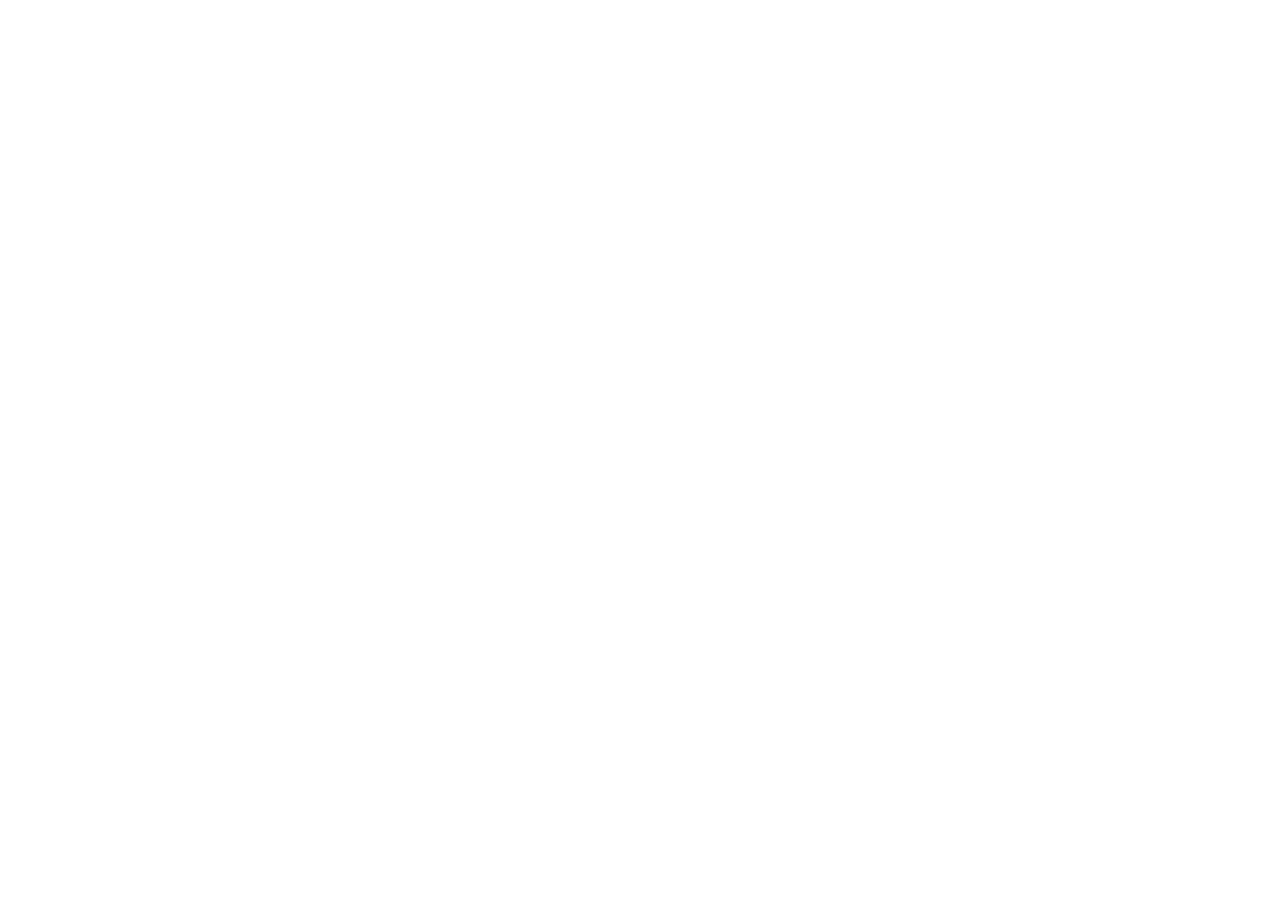
==== index.html @ 6071b0fd "app初始化工作完成" ====
<!DOCTYPE html>
<html lang="zh-cn">
<head>
    <meta charset="utf-8">
    <!--让IE使用最新的渲染引擎进行工作   例如content = "IE = 7" 就是使用IE7渲染 -->
    <meta http-equiv="X-UA-Compatible" content="IE=edge">
    <!--设置屏幕 适口， 宽度为设备的宽度  伸缩比例为1  主要是为了移动端的适配-->
    <meta name="viewport" content="width=device-width, initial-scale=1，user-scalable=no">
    <title>微金所</title>

    <!-- Bootstrap -->
    <link href="lib/bootstrap/css/bootstrap.min.css" rel="stylesheet">
    <!--根据css  ‘层叠’样式表 所以我们写的css 某些要覆盖 Bootstrap 中的样式 所以放到后面-->
    <link href="css/main.css" rel="stylesheet" type="text/css">
    <!--引入标签，使小于IE9 的支持html5 标签  这个js放到head中（必须） 是为了body书写时 就可以支持html5标签-->
    <!--根据网络下载 最好是把这个文件下载到你的项目中，有点懒不想下。。-->
    <!--[if lt IE 9]>
    <script src="http://cdn.bootcss.com/html5shiv/3.7.2/html5shiv.min.js"></script>
    <script src="http://cdn.bootcss.com/respond.js/1.4.2/respond.min.js"></script>
    <![endif]-->
</head>
<body>

<!-- 引入jQery bootstarp 是基于jQuery 进行的开发 所以引入jQuery 必须在引入bootstrap js之前 -->
<!--将所有js 写在body 之后目的是为了 在所有标签加载完以后进行js的执行-->
<script src="js/jquery-1.8.2.js"></script>
<script src="lib/bootstrap/js/bootstrap.min.js"></script>
<script src="js/main.js"></script>
</body>
</html>
---- css/main.css ----
/*因为Bootstrap 一般支持的是西方字体 所以我们要指定我们中文字体*/
 body {
    font-family: "Helvetica Neue", Helvetica, Microsoft Yahei, Hiragino Sans GB, WenQuanYi Micro Hei, sans-serif;
}
/*设置字体图标*/
@font-face {
    font-family: 'Fanstyle';
    src: url('../font/MiFie-Web-Font.eot') format('embedded-opentype'), url('../font/MiFie-Web-Font.svg') format('svg'), url('../font/MiFie-Web-Font.ttf') format('truetype'), url('../font/MiFie-Web-Font.woff') format('woff');
}
/*统配选择器 根据元素的属性 查询标签  这里是class类名 以icon- 开头的*/
[class^="icon-"],
[class^=" icon-"]{
    font-family: Fanstyle ;
    font-style: normal;
}
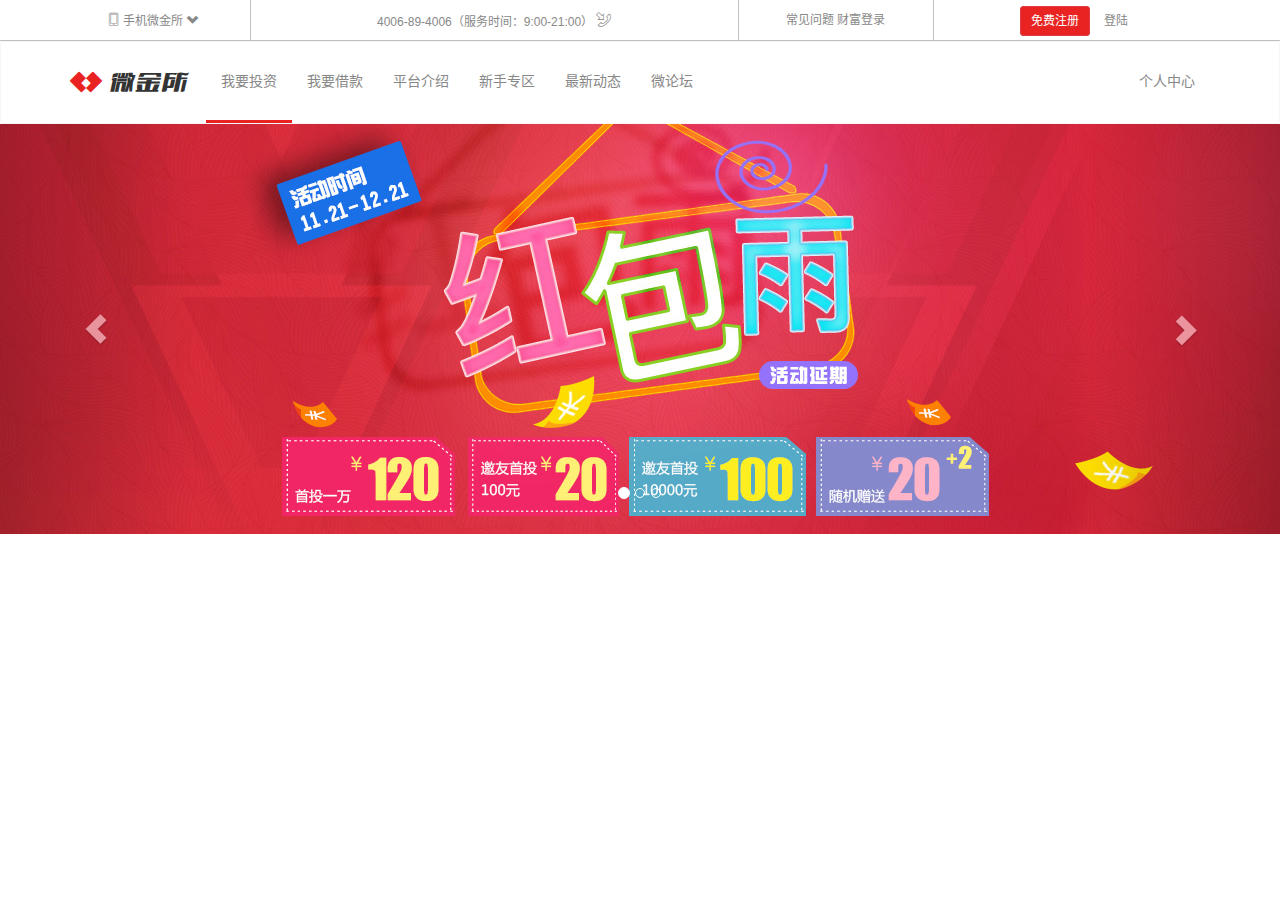
==== commit d5a0a5a0: "顶部菜单栏导航栏+banner轮播图结束" ====
--- a/index.html
+++ b/index.html
@@ -5,7 +5,7 @@
     <!--让IE使用最新的渲染引擎进行工作   例如content = "IE = 7" 就是使用IE7渲染 -->
     <meta http-equiv="X-UA-Compatible" content="IE=edge">
     <!--设置屏幕 适口， 宽度为设备的宽度  伸缩比例为1  主要是为了移动端的适配-->
-    <meta name="viewport" content="width=device-width, initial-scale=1，user-scalable=no">
+    <meta name="viewport" content="width=device-width, initial-scale=1">
     <title>微金所</title>
 
     <!-- Bootstrap -->
@@ -20,10 +20,123 @@
     <![endif]-->
 </head>
 <body>
+<!--头部标题开始-->
+<header id="header">
+    <div class="topbar visible-lg visible-md">
+        <div class="container">
+            <div class="row">
+                <div class="col-md-2 text-center">
+                    <a href="javascript:;">
+                        <i class="icon-mobilephone"></i>
+                        <span>手机微金所</span>
+                        <i class="glyphicon glyphicon-chevron-down"></i>
+                    </a></div>
+                <div class="col-md-5 text-center">
+                    <a href="javascript:;">
+                        <span>4006-89-4006（服务时间：9:00-21:00）</span>
+                        <i class="icon-telephone"></i>
+                    </a>
+                </div>
+                <div class="col-md-2 text-center">
+                    <a href="javascript:;">
+                        <span>常见问题 财富登录</span>
+                    </a>
+                </div>
+                <div class="col-md-3 text-center">
+                    <a class="btn btn-fangstyle btn-sm" href="javascript:;">免费注册</a>
+                    <a class="btn btn-link btn-sm" href="javascript:;">登陆</a>
+                </div>
+            </div>
+        </div>
+    </div>
+    <div>
+        <nav class="navbar navbar-fanstyle" role="navigation">
+            <div class="container">
+            <div class="navbar-header">
+                <button type="button" class="navbar-toggle collapsed" data-toggle="collapse" data-target="#nav_list" aria-expanded="false">
+                    <span class="sr-only">切换菜单</span>
+                    <span class="icon-bar"></span>
+                    <span class="icon-bar"></span>
+                    <span class="icon-bar"></span>
+                </button>
+                <a class="navbar-brand" href="#">
+                    <i class="icon-icon"></i>
+                    <i class="icon-logo"></i>
+                </a>
+            </div>
+            <div id="nav_list" class="collapse navbar-collapse">
+                <ul class="nav navbar-nav">
+                    <li class="active"><a href="#">我要投资</a></li>
+                    <li><a href="#">我要借款</a></li>
+                    <li><a href="#">平台介绍</a></li>
+                    <li><a href="#">新手专区</a></li>
+                    <li><a href="#">最新动态</a></li>
+                    <li><a href="#">微论坛</a></li>
+                </ul>
+                <ul class="nav navbar-nav navbar-right hidden-sm">
+                    <li ><a href="#">个人中心</a></li>
+                </ul>
+            </div>
+            </div>
+        </nav>
 
+    </div>
+</header>
+<!--头部标题结束-->
+<!-- 广告轮播开始 -->
+<section id="main_ad">
+    <div id="carousel-example-generic" class="carousel slide" data-ride="carousel">
+        <!-- Indicators 下方指示器 -->
+        <ol class="carousel-indicators">
+            <li data-target="#carousel-example-generic" data-slide-to="0" class="active"></li>
+            <li data-target="#carousel-example-generic" data-slide-to="1"></li>
+            <li data-target="#carousel-example-generic" data-slide-to="2"></li>
+        </ol>
+
+        <!-- Wrapper for slides -->
+        <div class="carousel-inner" role="listbox">
+            <div class="item active"data-image-lg="img/slide_01_2000x410.jpg" data-image-xs="img/slide_01_640x340.jpg">
+
+            </div>
+            <div class="item" data-image-lg="img/slide_02_2000x410.jpg" data-image-xs="img/slide_02_640x340.jpg">
+            </div>
+            <div class="item" data-image-lg="img/slide_03_2000x410.jpg" data-image-xs="img/slide_03_640x340.jpg">
+            </div>
+        </div>
+
+        <!-- Controls -->
+        <a class="left carousel-control" href="#carousel-example-generic" role="button" data-slide="prev">
+            <span class="glyphicon glyphicon-chevron-left"></span>
+            <span class="sr-only">Previous</span>
+        </a>
+        <a class="right carousel-control" href="#carousel-example-generic" role="button" data-slide="next">
+            <span class="glyphicon glyphicon-chevron-right"></span>
+            <span class="sr-only">Next</span>
+        </a>
+    </div>
+</section>
+<!-- /广告轮播结束 -->
+<!-- 特色介绍开始 -->
+<section></section>
+<!-- /特色介绍结束-->
+<!-- 立即预约开始 -->
+<section></section>
+<!-- /立即预约 结束-->
+<!-- 产品推荐开始-->
+<section></section>
+<!-- /产品推荐结束 -->
+<!-- 新闻列表开始-->
+<section></section>
+<!-- /新闻列表结束 -->
+<!-- 合作伙伴开始-->
+<section></section>
+<!-- /合作伙伴结束 -->
+<!-- 脚注区域开始 -->
+<footer></footer>
+<!-- /脚注区域 结束-->
 <!-- 引入jQery bootstarp 是基于jQuery 进行的开发 所以引入jQuery 必须在引入bootstrap js之前 -->
 <!--将所有js 写在body 之后目的是为了 在所有标签加载完以后进行js的执行-->
-<script src="js/jquery-1.8.2.js"></script>
+<script src="js/jquery-3.1.1.js"></script>
 <script src="lib/bootstrap/js/bootstrap.min.js"></script>
 <script src="js/main.js"></script>
 </body>
--- a/css/main.css
+++ b/css/main.css
@@ -12,4 +12,224 @@
 [class^=" icon-"]{
     font-family: Fanstyle ;
     font-style: normal;
+}
+.icon-mobilephone::before {
+    content: "\e908";
+    font-size: 13px;
+}
+.icon-telephone::before {
+    content: "\e909";
+    font-size: 15px;
+}
+.icon-logo::before {
+    content: "\e93e";
+}
+
+.icon-icon::before {
+    content: "\e920";
+}
+/*头部*/
+#header> .topbar{
+    border-bottom: 1px solid #C0C0C0;
+}
+#header > .topbar > .container > .row > div{
+    height: 40px;
+    font-size: 12px;
+    line-height: 40px;
+    color: #888888;
+}
+#header > .topbar > .container > .row > div+div{
+    border-left: 1px solid #C0C0C0;
+}
+#header a {
+    color: #888;
+}
+#header .btn-fangstyle {
+    color: #FFFFFF;
+}
+#header a:hover {
+    text-decoration: none;
+}
+
+.navbar-fanstyle .navbar-nav > li > a{
+    line-height: 48px;
+}
+#header .icon-logo ,
+#header .icon-icon
+{
+    font-size: 32px;
+    color: #333;
+    line-height: 50px;
+    vertical-align: middle;
+}
+#header .icon-icon{
+    color:#E92322 ;
+}
+#header .navbar {
+    margin-bottom: 0;
+}
+.navbar-fanstyle .navbar-toggle {
+    border-color: #ddd;
+    margin-top: 23px;
+    margin-bottom: 23px;
+}
+/* 广告轮播图部分*/
+
+#main_ad>#carousel-example-generic>.carousel-inner>.item{
+    background-repeat: no-repeat;
+    background-position: center center;
+    background-size: cover;
+}
+@media (min-width: 768px) {
+    #main_ad>#carousel-example-generic>.carousel-inner>.item {
+        height: 410px;
+    }
+}
+#main_ad>#carousel-example-generic>.carousel-inner>.item>img {
+    width: 100%;
+}
+/*bbg 按钮生成的代码 自定义按钮颜色*/
+.btn-fangstyle {
+    color: #FFFFFF;
+    background-color: #E92322;
+    border-color: #DB3B43;
+}
+
+.btn-fangstyle:hover,
+.btn-fangstyle:focus,
+.btn-fangstyle:active,
+.btn-fangstyle.active,
+.open .dropdown-toggle.btn-fangstyle {
+    color: #FFFFFF;
+    background-color: #E92322;
+    border-color: #DB3B43;
+}
+
+.btn-fangstyle:active,
+.btn-fangstyle.active,
+.open .dropdown-toggle.btn-fangstyle {
+    background-image: none;
+}
+
+.btn-fangstyle.disabled,
+.btn-fangstyle[disabled],
+fieldset[disabled] .btn-fangstyle,
+.btn-fangstyle.disabled:hover,
+.btn-fangstyle[disabled]:hover,
+fieldset[disabled] .btn-fangstyle:hover,
+.btn-fangstyle.disabled:focus,
+.btn-fangstyle[disabled]:focus,
+fieldset[disabled] .btn-fangstyle:focus,
+.btn-fangstyle.disabled:active,
+.btn-fangstyle[disabled]:active,
+fieldset[disabled] .btn-fangstyle:active,
+.btn-fangstyle.disabled.active,
+.btn-fangstyle[disabled].active,
+fieldset[disabled] .btn-fangstyle.active {
+    background-color: #E92322;
+    border-color: #DB3B43;
+}
+
+.btn-fangstyle .badge {
+    color: #E92322;
+    background-color: #FFFFFF;
+}
+
+/*顶部导航栏样式  自定义  （copy 源码然后更改自己想要变化的部分）*/
+.navbar-fanstyle {
+    background-color: #FFFFFF;
+    border-color: #F5F5F5;
+}
+.navbar-fanstyle .navbar-brand {
+    color: #777;
+    height: 80px;
+}
+.navbar-fanstyle .navbar-brand:hover,
+.navbar-fanstyle .navbar-brand:focus {
+    color: #5e5e5e;
+    background-color: transparent;
+}
+.navbar-fanstyle .navbar-text {
+    color: #777;
+}
+.navbar-fanstyle .navbar-nav > li > a {
+    color: #777;
+}
+.navbar-fanstyle .navbar-nav > li > a:hover,
+.navbar-fanstyle .navbar-nav > li > a:focus {
+    color: #333;
+    background-color: transparent;
+}
+.navbar-fanstyle .navbar-nav > .active > a,
+.navbar-fanstyle .navbar-nav > .active > a:hover,
+.navbar-fanstyle .navbar-nav > .active > a:focus {
+    color: #555;
+    border-bottom: 3px solid #E92322;
+}
+.navbar-fanstyle .navbar-nav > .disabled > a,
+.navbar-fanstyle .navbar-nav > .disabled > a:hover,
+.navbar-fanstyle .navbar-nav > .disabled > a:focus {
+    color: #ccc;
+    background-color: transparent;
+}
+.navbar-fanstyle .navbar-toggle {
+    border-color: #ddd;
+}
+.navbar-fanstyle .navbar-toggle:hover,
+.navbar-fanstyle .navbar-toggle:focus {
+    background-color: #ddd;
+}
+.navbar-fanstyle .navbar-toggle .icon-bar {
+    background-color: #888;
+}
+.navbar-fanstyle .navbar-collapse,
+.navbar-fanstyle .navbar-form {
+    border-color: #e7e7e7;
+}
+.navbar-fanstyle .navbar-nav > .open > a,
+.navbar-fanstyle .navbar-nav > .open > a:hover,
+.navbar-fanstyle .navbar-nav > .open > a:focus {
+    color: #555;
+    background-color: #e7e7e7;
+}
+@media (max-width: 767px) {
+    .navbar-fanstyle .navbar-nav .open .dropdown-menu > li > a {
+        color: #777;
+    }
+    .navbar-fanstyle .navbar-nav .open .dropdown-menu > li > a:hover,
+    .navbar-fanstyle .navbar-nav .open .dropdown-menu > li > a:focus {
+        color: #333;
+        background-color: transparent;
+    }
+    .navbar-fanstyle .navbar-nav .open .dropdown-menu > .active > a,
+    .navbar-fanstyle .navbar-nav .open .dropdown-menu > .active > a:hover,
+    .navbar-fanstyle .navbar-nav .open .dropdown-menu > .active > a:focus {
+        color: #555;
+        background-color: #e7e7e7;
+    }
+    .navbar-fanstyle .navbar-nav .open .dropdown-menu > .disabled > a,
+    .navbar-fanstyle .navbar-nav .open .dropdown-menu > .disabled > a:hover,
+    .navbar-fanstyle .navbar-nav .open .dropdown-menu > .disabled > a:focus {
+        color: #ccc;
+        background-color: transparent;
+    }
+}
+.navbar-fanstyle .navbar-link {
+    color: #777;
+}
+.navbar-fanstyle .navbar-link:hover {
+    color: #333;
+}
+.navbar-fanstyle .btn-link {
+    color: #777;
+}
+.navbar-fanstyle .btn-link:hover,
+.navbar-fanstyle .btn-link:focus {
+    color: #333;
+}
+.navbar-fanstyle .btn-link[disabled]:hover,
+fieldset[disabled] .navbar-fanstyle .btn-link:hover,
+.navbar-fanstyle .btn-link[disabled]:focus,
+fieldset[disabled] .navbar-fanstyle .btn-link:focus {
+    color: #ccc;
 }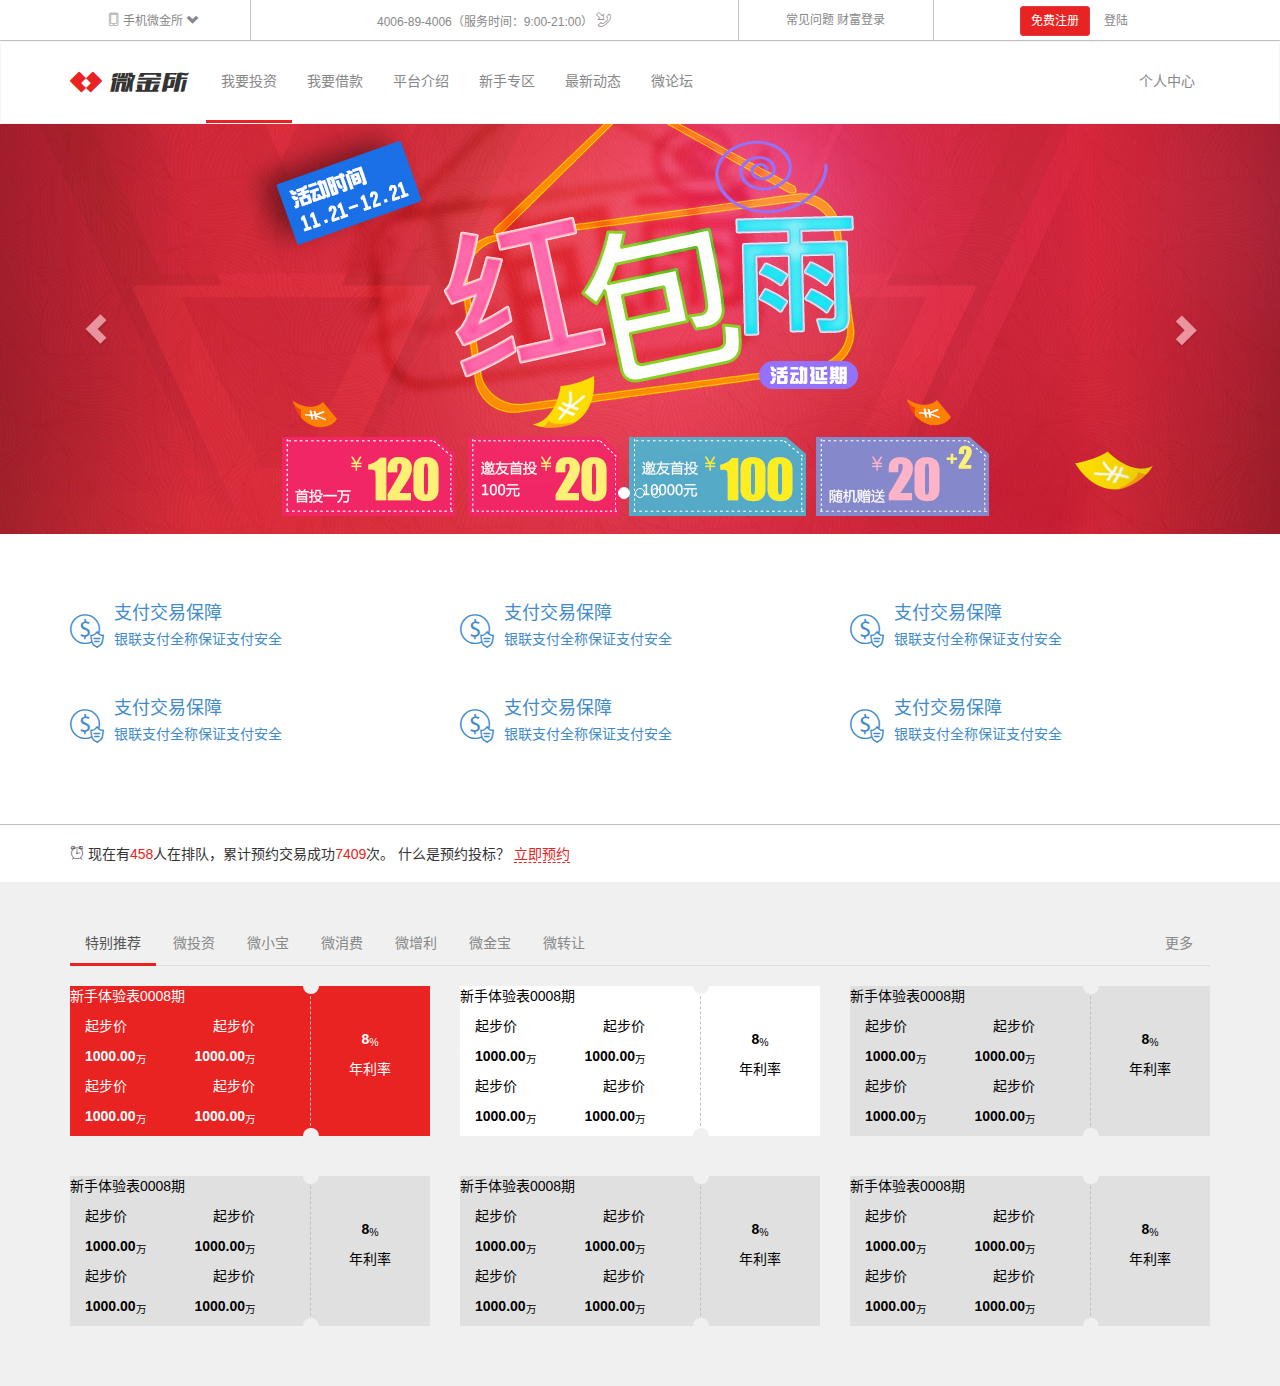
==== commit 57afdaeb: "自定义选项卡完成" ====
--- a/index.html
+++ b/index.html
@@ -52,31 +52,32 @@
     <div>
         <nav class="navbar navbar-fanstyle" role="navigation">
             <div class="container">
-            <div class="navbar-header">
-                <button type="button" class="navbar-toggle collapsed" data-toggle="collapse" data-target="#nav_list" aria-expanded="false">
-                    <span class="sr-only">切换菜单</span>
-                    <span class="icon-bar"></span>
-                    <span class="icon-bar"></span>
-                    <span class="icon-bar"></span>
-                </button>
-                <a class="navbar-brand" href="#">
-                    <i class="icon-icon"></i>
-                    <i class="icon-logo"></i>
-                </a>
-            </div>
-            <div id="nav_list" class="collapse navbar-collapse">
-                <ul class="nav navbar-nav">
-                    <li class="active"><a href="#">我要投资</a></li>
-                    <li><a href="#">我要借款</a></li>
-                    <li><a href="#">平台介绍</a></li>
-                    <li><a href="#">新手专区</a></li>
-                    <li><a href="#">最新动态</a></li>
-                    <li><a href="#">微论坛</a></li>
-                </ul>
-                <ul class="nav navbar-nav navbar-right hidden-sm">
-                    <li ><a href="#">个人中心</a></li>
-                </ul>
-            </div>
+                <div class="navbar-header">
+                    <button type="button" class="navbar-toggle collapsed" data-toggle="collapse" data-target="#nav_list"
+                            aria-expanded="false">
+                        <span class="sr-only">切换菜单</span>
+                        <span class="icon-bar"></span>
+                        <span class="icon-bar"></span>
+                        <span class="icon-bar"></span>
+                    </button>
+                    <a class="navbar-brand" href="#">
+                        <i class="icon-icon"></i>
+                        <i class="icon-logo"></i>
+                    </a>
+                </div>
+                <div id="nav_list" class="collapse navbar-collapse">
+                    <ul class="nav navbar-nav">
+                        <li class="active"><a href="#">我要投资</a></li>
+                        <li><a href="#">我要借款</a></li>
+                        <li><a href="#">平台介绍</a></li>
+                        <li><a href="#">新手专区</a></li>
+                        <li><a href="#">最新动态</a></li>
+                        <li><a href="#">微论坛</a></li>
+                    </ul>
+                    <ul class="nav navbar-nav navbar-right hidden-sm">
+                        <li><a href="#">个人中心</a></li>
+                    </ul>
+                </div>
             </div>
         </nav>
 
@@ -95,7 +96,7 @@
 
         <!-- Wrapper for slides -->
         <div class="carousel-inner" role="listbox">
-            <div class="item active"data-image-lg="img/slide_01_2000x410.jpg" data-image-xs="img/slide_01_640x340.jpg">
+            <div class="item active" data-image-lg="img/slide_01_2000x410.jpg" data-image-xs="img/slide_01_640x340.jpg">
 
             </div>
             <div class="item" data-image-lg="img/slide_02_2000x410.jpg" data-image-xs="img/slide_02_640x340.jpg">
@@ -117,13 +118,310 @@
 </section>
 <!-- /广告轮播结束 -->
 <!-- 特色介绍开始 -->
-<section></section>
+<section id="special">
+    <div class="container">
+        <div class="row">
+            <div class="col-md-4 col-sm-6 hidden-xs">
+                <div class="media">
+                    <a class="media-left media-middle" href="#">
+                        <i class="icon-uniE907"></i>
+                    </a>
+                    <div class="media-body">
+                        <a href="#">
+                            <h4 class="media-heading">支付交易保障</h4>
+                            <p>银联支付全称保证支付安全</p>
+                        </a>
+                    </div>
+                </div>
+            </div>
+            <div class="col-md-4 col-sm-6 hidden-xs">
+                <div class="media">
+                    <a class="media-left media-middle" href="#">
+                        <i class="icon-uniE907"></i>
+                    </a>
+                    <div class="media-body">
+                        <a href="#">
+                            <h4 class="media-heading">支付交易保障</h4>
+                            <p>银联支付全称保证支付安全</p>
+                        </a>
+                    </div>
+                </div>
+            </div>
+            <div class="col-md-4 col-sm-6 hidden-xs">
+                <div class="media">
+                    <a class="media-left media-middle" href="#">
+                        <i class="icon-uniE907"></i>
+                    </a>
+                    <div class="media-body">
+                        <a href="#">
+                            <h4 class="media-heading">支付交易保障</h4>
+                            <p>银联支付全称保证支付安全</p>
+                        </a>
+                    </div>
+                </div>
+            </div>
+            <div class="col-md-4 col-sm-6 hidden-xs">
+                <div class="media">
+                    <a class="media-left media-middle" href="#">
+                        <i class="icon-uniE907"></i>
+                    </a>
+                    <div class="media-body">
+                        <a href="#">
+                            <h4 class="media-heading">支付交易保障</h4>
+                            <p>银联支付全称保证支付安全</p>
+                        </a>
+                    </div>
+                </div>
+            </div>
+            <div class="col-md-4 col-sm-6 hidden-xs">
+                <div class="media">
+                    <a class="media-left media-middle" href="#">
+                        <i class="icon-uniE907"></i>
+                    </a>
+                    <div class="media-body">
+                        <a href="#">
+                            <h4 class="media-heading">支付交易保障</h4>
+                            <p>银联支付全称保证支付安全</p>
+                        </a>
+                    </div>
+                </div>
+            </div>
+            <div class="col-md-4 col-sm-6 hidden-xs">
+                <div class="media">
+                    <a class="media-left media-middle" href="#">
+                        <i class="icon-uniE907"></i>
+                    </a>
+                    <div class="media-body">
+                        <a href="#">
+                            <h4 class="media-heading">支付交易保障</h4>
+                            <p>银联支付全称保证支付安全</p>
+                        </a>
+                    </div>
+                </div>
+            </div>
+        </div>
+    </div>
+</section>
 <!-- /特色介绍结束-->
 <!-- 立即预约开始 -->
-<section></section>
+<section id="order">
+    <div class="container">
+        <div class="pull-left"><i class="icon-uniE906"></i> 现在有<span>458</span>人在排队，累计预约交易成功<span>7409</span>次。 什么是预约投标？
+            <span><a href="#">立即预约</a></span></div>
+        <div class="pull-right visible-md"><i class="icon-uniE905"></i> 微金所企业宣传片</div>
+    </div>
+
+</section>
 <!-- /立即预约 结束-->
 <!-- 产品推荐开始-->
-<section></section>
+<section id="products">
+    <div class="container">
+        <!-- Nav tabs -->
+        <ul class="nav nav-tabs-fanstyle" role="tablist">
+            <li role="presentation" class="active"><a href="#tab_1" role="tab" data-toggle="tab">特别推荐</a></li>
+            <li role="presentation"><a href="#tab_2" role="tab" data-toggle="tab">微投资</a></li>
+            <li role="presentation"><a href="#tab_3" role="tab" data-toggle="tab">微小宝</a></li>
+            <li role="presentation"><a href="#tab_4" role="tab" data-toggle="tab">微消费</a></li>
+            <li role="presentation"><a href="#tab_5" role="tab" data-toggle="tab">微增利</a></li>
+            <li role="presentation"><a href="#tab_6" role="tab" data-toggle="tab">微金宝</a></li>
+            <li role="presentation"><a href="#tab_7" role="tab" data-toggle="tab">微转让</a></li>
+            <li class="pull-right"><a href="#">更多</a></li>
+        </ul>
+
+        <!-- Tab panes -->
+        <div class="tab-content">
+            <div role="tabpanel" class="tab-pane active" id="tab_1">
+                <div class="Fanstyle-design-tabItem">
+                    <div class="row">
+                        <div class="col-xs-12 col-sm-6 col-md-4">
+                            <div class="tabItem-right text-center actived">
+                                <div class ="tabItem-right-detail ">
+                                    <p><strong>8</strong><sub>%</sub></p>
+                                    <p>年利率</p>
+                                </div>
+                            </div>
+                            <div class="tabItem-left actived">
+                                <p>新手体验表0008期</p>
+                                <div class="row">
+                                    <div class="col-xs-5 text-left ">
+                                        <p>起步价</p>
+                                        <p><strong>1000.00</strong><sub>万</sub></p>
+                                    </div>
+                                    <div class="col-xs-5 text-right ">
+                                        <p>起步价</p>
+                                        <p><strong>1000.00</strong><sub>万</sub></p>
+                                    </div>
+                                    <div class="col-xs-5 text-left">
+                                        <p>起步价</p>
+                                        <p><strong>1000.00</strong><sub>万</sub></p>
+                                    </div>
+                                    <div class="col-xs-5 text-right">
+                                        <p>起步价</p>
+                                        <p><strong>1000.00</strong><sub>万</sub></p>
+                                    </div>
+                                </div>
+                            </div>
+                        </div>
+                        <div class="col-xs-12 col-sm-6 col-md-4">
+                            <div class="tabItem-right text-center moved">
+                                <div class ="tabItem-right-detail">
+                                    <p><strong>8</strong><sub>%</sub></p>
+                                    <p>年利率</p>
+                                </div>
+                            </div>
+                            <div class="tabItem-left moved">
+                                <p>新手体验表0008期</p>
+                                <div class="row">
+                                    <div class="col-xs-5 text-left">
+                                        <p>起步价</p>
+                                        <p><strong>1000.00</strong><sub>万</sub></p>
+                                    </div>
+                                    <div class="col-xs-5 text-right">
+                                        <p>起步价</p>
+                                        <p><strong>1000.00</strong><sub>万</sub></p>
+                                    </div>
+                                    <div class="col-xs-5 text-left">
+                                        <p>起步价</p>
+                                        <p><strong>1000.00</strong><sub>万</sub></p>
+                                    </div>
+                                    <div class="col-xs-5 text-right">
+                                        <p>起步价</p>
+                                        <p><strong>1000.00</strong><sub>万</sub></p>
+                                    </div>
+                                </div>
+                            </div>
+                        </div>
+                        <div class="col-xs-12 col-sm-6 col-md-4">
+                            <div class="tabItem-right text-center normaled">
+                                <div class ="tabItem-right-detail">
+                                    <p><strong>8</strong><sub>%</sub></p>
+                                    <p>年利率</p>
+                                </div>
+                            </div>
+                            <div class="tabItem-left normaled">
+                                <p>新手体验表0008期</p>
+                                <div class="row">
+                                    <div class="col-xs-5 text-left">
+                                        <p>起步价</p>
+                                        <p><strong>1000.00</strong><sub>万</sub></p>
+                                    </div>
+                                    <div class="col-xs-5 text-right">
+                                        <p>起步价</p>
+                                        <p><strong>1000.00</strong><sub>万</sub></p>
+                                    </div>
+                                    <div class="col-xs-5 text-left">
+                                        <p>起步价</p>
+                                        <p><strong>1000.00</strong><sub>万</sub></p>
+                                    </div>
+                                    <div class="col-xs-5 text-right">
+                                        <p>起步价</p>
+                                        <p><strong>1000.00</strong><sub>万</sub></p>
+                                    </div>
+                                </div>
+                            </div>
+                        </div>
+                        <div class="col-xs-12 col-sm-6 col-md-4">
+                            <div class="tabItem-right text-center normaled">
+                                <div class ="tabItem-right-detail">
+                                    <p><strong>8</strong><sub>%</sub></p>
+                                    <p>年利率</p>
+                                </div>
+                            </div>
+                            <div class="tabItem-left normaled">
+                                <p>新手体验表0008期</p>
+                                <div class="row">
+                                    <div class="col-xs-5 text-left">
+                                        <p>起步价</p>
+                                        <p><strong>1000.00</strong><sub>万</sub></p>
+                                    </div>
+                                    <div class="col-xs-5 text-right">
+                                        <p>起步价</p>
+                                        <p><strong>1000.00</strong><sub>万</sub></p>
+                                    </div>
+                                    <div class="col-xs-5 text-left">
+                                        <p>起步价</p>
+                                        <p><strong>1000.00</strong><sub>万</sub></p>
+                                    </div>
+                                    <div class="col-xs-5 text-right">
+                                        <p>起步价</p>
+                                        <p><strong>1000.00</strong><sub>万</sub></p>
+                                    </div>
+                                </div>
+                            </div>
+                        </div>
+                        <div class="col-xs-12 col-sm-6 col-md-4">
+                            <div class="tabItem-right text-center normaled">
+                                <div class ="tabItem-right-detail">
+                                    <p><strong>8</strong><sub>%</sub></p>
+                                    <p>年利率</p>
+                                </div>
+                            </div>
+                            <div class="tabItem-left normaled">
+                                <p>新手体验表0008期</p>
+                                <div class="row">
+                                    <div class="col-xs-5 text-left">
+                                        <p>起步价</p>
+                                        <p><strong>1000.00</strong><sub>万</sub></p>
+                                    </div>
+                                    <div class="col-xs-5 text-right">
+                                        <p>起步价</p>
+                                        <p><strong>1000.00</strong><sub>万</sub></p>
+                                    </div>
+                                    <div class="col-xs-5 text-left">
+                                        <p>起步价</p>
+                                        <p><strong>1000.00</strong><sub>万</sub></p>
+                                    </div>
+                                    <div class="col-xs-5 text-right">
+                                        <p>起步价</p>
+                                        <p><strong>1000.00</strong><sub>万</sub></p>
+                                    </div>
+                                </div>
+                            </div>
+                        </div>
+                        <div class="col-xs-12 col-sm-6 col-md-4">
+                            <div class="tabItem-right text-center normaled">
+                                <div class ="tabItem-right-detail">
+                                    <p><strong>8</strong><sub>%</sub></p>
+                                    <p>年利率</p>
+                                </div>
+                            </div>
+                            <div class="tabItem-left normaled">
+                                <p>新手体验表0008期</p>
+                                <div class="row">
+                                    <div class="col-xs-5 text-left">
+                                        <p>起步价</p>
+                                        <p><strong>1000.00</strong><sub>万</sub></p>
+                                    </div>
+                                    <div class="col-xs-5 text-right">
+                                        <p>起步价</p>
+                                        <p><strong>1000.00</strong><sub>万</sub></p>
+                                    </div>
+                                    <div class="col-xs-5 text-left">
+                                        <p>起步价</p>
+                                        <p><strong>1000.00</strong><sub>万</sub></p>
+                                    </div>
+                                    <div class="col-xs-5 text-right">
+                                        <p>起步价</p>
+                                        <p><strong>1000.00</strong><sub>万</sub></p>
+                                    </div>
+                                </div>
+                            </div>
+                        </div>
+                    </div>
+                </div>
+
+
+            </div>
+            <div role="tabpanel" class="tab-pane" id="tab_2"></div>
+            <div role="tabpanel" class="tab-pane" id="tab_3">tab3</div>
+            <div role="tabpanel" class="tab-pane" id="tab_4">tab4</div>
+            <div role="tabpanel" class="tab-pane" id="tab_5">tab5</div>
+            <div role="tabpanel" class="tab-pane" id="tab_6">tab6</div>
+            <div role="tabpanel" class="tab-pane" id="tab_7">tab7</div>
+
+        </div>
+    </div>
+</section>
 <!-- /产品推荐结束 -->
 <!-- 新闻列表开始-->
 <section></section>
--- a/css/main.css
+++ b/css/main.css
@@ -27,6 +27,15 @@
 
 .icon-icon::before {
     content: "\e920";
+}
+.icon-uniE907:before {
+    content: "\e907";
+}
+.icon-uniE906:before {
+    content: "\e906";
+}
+.icon-uniE905:before {
+    content: "\e905";
 }
 /*头部*/
 #header> .topbar{
@@ -88,6 +97,106 @@
 #main_ad>#carousel-example-generic>.carousel-inner>.item>img {
     width: 100%;
 }
+
+/*产品特色介绍开始*/
+#special{
+    padding: 50px 0;
+    border-bottom: 1px solid #c0c0c0;
+}
+#special > .container > .row > div{
+    margin: 20px 0;
+}
+#special .media a:hover{
+    text-decoration: none;
+}
+#special .media i{
+    font-size: 34px;
+}
+/*产品特色介绍结束*/
+
+
+
+/*立刻预定模块开始*/
+#order{
+    border-bottom: 1px solid #F0F0F0;
+}
+#order > .container > div{
+     line-height: 56px;
+ }
+#order > .container > div > span{
+    color:#E92322 ;
+}
+#order > .container > div > span >a{
+    color:#E92322 ;
+    border-bottom: 1px dashed #E92322;
+}
+/*立刻预定模块结束*/
+
+/*产品推荐模块开始*/
+#products {
+    padding: 40px 0;
+    background-color: #F0F0F0;
+}
+
+#products .tab-content .tabItem-left{
+    height: 150px;
+    margin-right: 120px;
+    background-color: #f30;
+}
+#products .tab-content .tabItem-right{
+    float: right;
+    width: 120px;
+    height: 150px;
+    background-color: #030;
+    position: relative;
+    border-left: 1px dashed #C0C0C0;
+}
+#products .tab-content .tabItem-right::before{
+    content: " ";
+    width: 16px;
+    height: 16px;
+    border-radius: 8px;
+    background-color: #F0F0F0;
+    position:absolute;
+    top:-8px;
+    left:-8px;
+
+}
+#products .tab-content .tabItem-right::after{
+    content: " ";
+    width: 16px;
+    height: 16px;
+    border-radius: 8px;
+    background-color: #F0F0F0;
+    position:absolute;
+    bottom:-8px;
+    left:-8px;
+
+}
+#products .tab-content .tabItem-left > .row{
+    margin: 0;
+}
+#products .Fanstyle-design-tabItem > .row > .col-xs-12{
+    margin: 20px 0;
+}
+#products .tab-content .tabItem-right > .tabItem-right-detail {
+    position: absolute;
+    top: 43px;
+    left: 38px;
+}
+#products .tab-content .actived{
+    background-color: #E92322;
+    color: #fff;
+}
+#products .tab-content .moved{
+      background-color: #fff;
+      color: #000;
+  }
+#products .tab-content .normaled{
+    background-color: #E0E0E0;
+    color: #000;
+}
+/*产品推荐模块结束*/
 /*bbg 按钮生成的代码 自定义按钮颜色*/
 .btn-fangstyle {
     color: #FFFFFF;
@@ -158,6 +267,7 @@
 .navbar-fanstyle .navbar-nav > li > a:hover,
 .navbar-fanstyle .navbar-nav > li > a:focus {
     color: #333;
+    border-bottom: 3px solid #E92322;
     background-color: transparent;
 }
 .navbar-fanstyle .navbar-nav > .active > a,
@@ -232,4 +342,74 @@
 .navbar-fanstyle .btn-link[disabled]:focus,
 fieldset[disabled] .navbar-fanstyle .btn-link:focus {
     color: #ccc;
+}
+
+/*自定义tab 选项卡*/
+.nav-tabs-fanstyle {
+    border-bottom: 1px solid #ddd;
+    background-color: #F0F0F0;
+}
+.nav-tabs-fanstyle > li {
+    float: left;
+    margin-bottom: -1px;
+}
+.nav-tabs-fanstyle > li > a {
+    margin-right: 2px;
+    color: #888888;
+    line-height: 1.42857143;
+}
+.nav-tabs-fanstyle > li > a:hover {
+    color: #ddd;
+    background-color: #F0F0F0;
+}
+.nav-tabs-fanstyle > li.active > a,
+.nav-tabs-fanstyle > li.active > a:hover,
+.nav-tabs-fanstyle > li.active > a:focus {
+    color: #555;
+    cursor: default;
+    border-bottom: 3px solid #E92322;
+}
+.nav-tabs-fanstyle.nav-justified {
+    width: 100%;
+    border-bottom: 0;
+}
+.nav-tabs-fanstyle.nav-justified > li {
+    float: none;
+}
+.nav-tabs-fanstyle.nav-justified > li > a {
+    margin-bottom: 5px;
+    text-align: center;
+}
+.nav-tabs-fanstyle.nav-justified > .dropdown .dropdown-menu {
+    top: auto;
+    left: auto;
+}
+@media (min-width: 768px) {
+    .nav-tabs-fanstyle.nav-justified > li {
+        display: table-cell;
+        width: 1%;
+    }
+    .nav-tabs-fanstyle.nav-justified > li > a {
+        margin-bottom: 0;
+    }
+}
+.nav-tabs-fanstyle.nav-justified > li > a {
+    margin-right: 0;
+    border-radius: 4px;
+}
+.nav-tabs-fanstyle.nav-justified > .active > a,
+.nav-tabs-fanstyle.nav-justified > .active > a:hover,
+.nav-tabs-fanstyle.nav-justified > .active > a:focus {
+    border: 1px solid #ddd;
+}
+@media (min-width: 768px) {
+    .nav-tabs-fanstyle.nav-justified > li > a {
+        border-bottom: 1px solid #ddd;
+        border-radius: 4px 4px 0 0;
+    }
+    .nav-tabs-fanstyle.nav-justified > .active > a,
+    .nav-tabs-fanstyle.nav-justified > .active > a:hover,
+    .nav-tabs-fanstyle.nav-justified > .active > a:focus {
+        border-bottom-color: #fff;
+    }
 }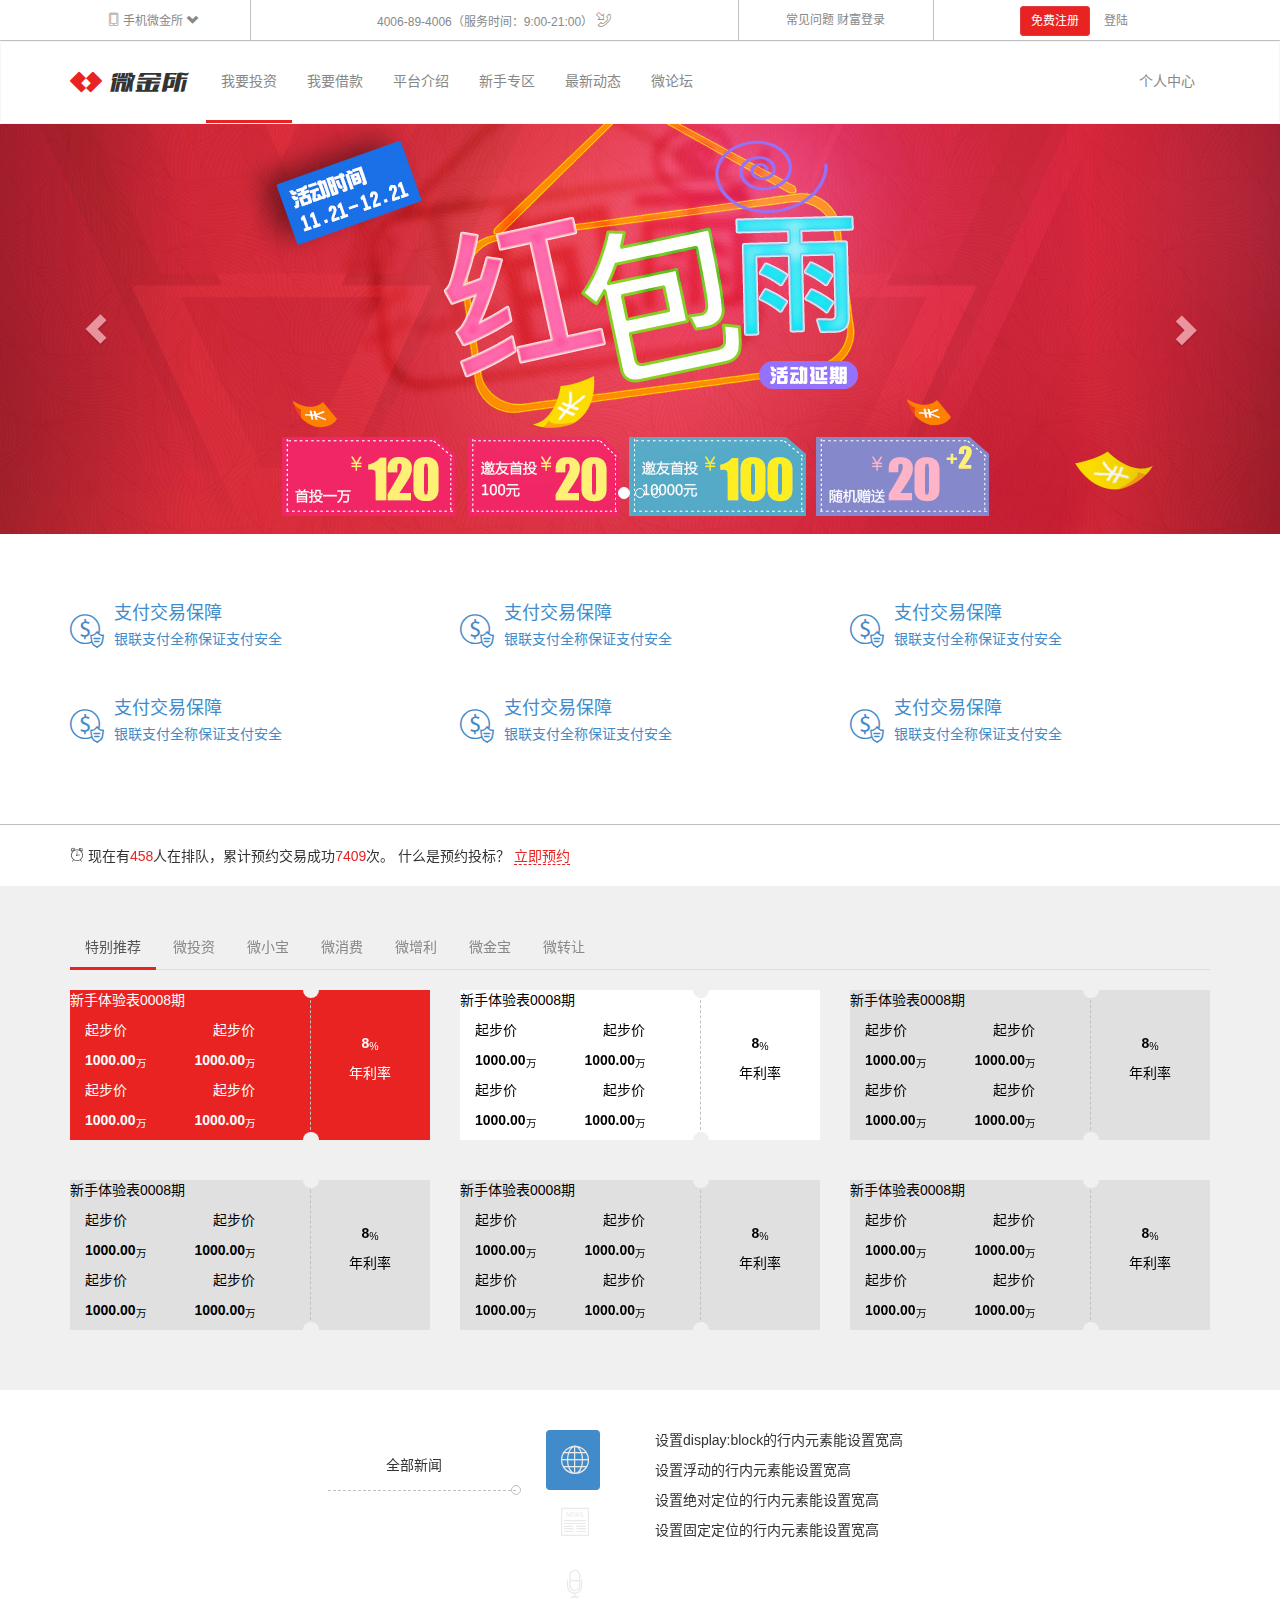
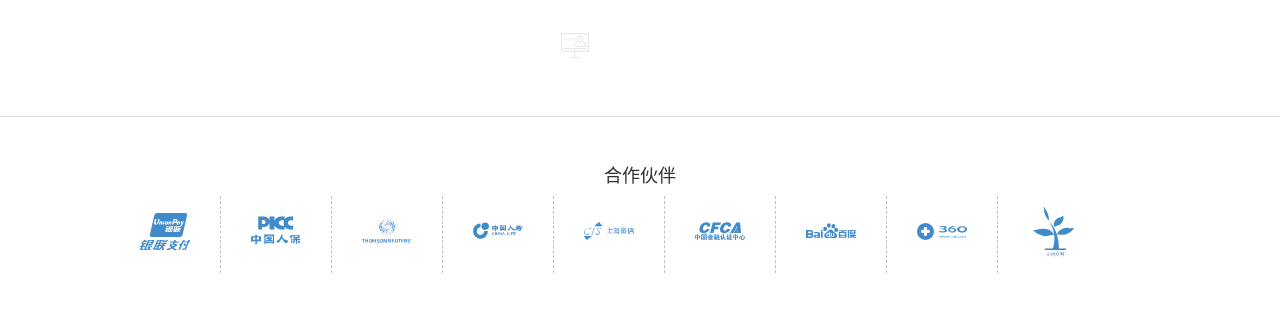
==== commit 679d9505: "新闻页&合作伙伴页完成" ====
--- a/index.html
+++ b/index.html
@@ -118,10 +118,10 @@
 </section>
 <!-- /广告轮播结束 -->
 <!-- 特色介绍开始 -->
-<section id="special">
+<section id="special" class="hidden-xs">
     <div class="container">
         <div class="row">
-            <div class="col-md-4 col-sm-6 hidden-xs">
+            <div class="col-md-4 col-sm-6">
                 <div class="media">
                     <a class="media-left media-middle" href="#">
                         <i class="icon-uniE907"></i>
@@ -217,6 +217,7 @@
 <section id="products">
     <div class="container">
         <!-- Nav tabs -->
+        <div class="ul-wrap">
         <ul class="nav nav-tabs-fanstyle" role="tablist">
             <li role="presentation" class="active"><a href="#tab_1" role="tab" data-toggle="tab">特别推荐</a></li>
             <li role="presentation"><a href="#tab_2" role="tab" data-toggle="tab">微投资</a></li>
@@ -225,15 +226,15 @@
             <li role="presentation"><a href="#tab_5" role="tab" data-toggle="tab">微增利</a></li>
             <li role="presentation"><a href="#tab_6" role="tab" data-toggle="tab">微金宝</a></li>
             <li role="presentation"><a href="#tab_7" role="tab" data-toggle="tab">微转让</a></li>
-            <li class="pull-right"><a href="#">更多</a></li>
+            <li class="pull-right hidden-xs"><a href="#">更多</a></li>
         </ul>
-
+        </div>
         <!-- Tab panes -->
         <div class="tab-content">
             <div role="tabpanel" class="tab-pane active" id="tab_1">
                 <div class="Fanstyle-design-tabItem">
                     <div class="row">
-                        <div class="col-xs-12 col-sm-6 col-md-4">
+                        <div class="col-xs-12 col-sm-6 col-md-6 col-lg-4">
                             <div class="tabItem-right text-center actived">
                                 <div class ="tabItem-right-detail ">
                                     <p><strong>8</strong><sub>%</sub></p>
@@ -262,7 +263,7 @@
                                 </div>
                             </div>
                         </div>
-                        <div class="col-xs-12 col-sm-6 col-md-4">
+                        <div class="col-xs-12 col-sm-6 col-md-6 col-lg-4">
                             <div class="tabItem-right text-center moved">
                                 <div class ="tabItem-right-detail">
                                     <p><strong>8</strong><sub>%</sub></p>
@@ -291,7 +292,7 @@
                                 </div>
                             </div>
                         </div>
-                        <div class="col-xs-12 col-sm-6 col-md-4">
+                        <div class="col-xs-12 col-sm-6 col-md-6 col-lg-4">
                             <div class="tabItem-right text-center normaled">
                                 <div class ="tabItem-right-detail">
                                     <p><strong>8</strong><sub>%</sub></p>
@@ -320,7 +321,7 @@
                                 </div>
                             </div>
                         </div>
-                        <div class="col-xs-12 col-sm-6 col-md-4">
+                        <div class="col-xs-12 col-sm-6 col-md-6 col-lg-4">
                             <div class="tabItem-right text-center normaled">
                                 <div class ="tabItem-right-detail">
                                     <p><strong>8</strong><sub>%</sub></p>
@@ -349,7 +350,7 @@
                                 </div>
                             </div>
                         </div>
-                        <div class="col-xs-12 col-sm-6 col-md-4">
+                        <div class="col-xs-12 col-sm-6 col-md-6 col-lg-4">
                             <div class="tabItem-right text-center normaled">
                                 <div class ="tabItem-right-detail">
                                     <p><strong>8</strong><sub>%</sub></p>
@@ -378,7 +379,7 @@
                                 </div>
                             </div>
                         </div>
-                        <div class="col-xs-12 col-sm-6 col-md-4">
+                        <div class="col-xs-12 col-sm-6 col-md-6 col-lg-4">
                             <div class="tabItem-right text-center normaled">
                                 <div class ="tabItem-right-detail">
                                     <p><strong>8</strong><sub>%</sub></p>
@@ -424,10 +425,67 @@
 </section>
 <!-- /产品推荐结束 -->
 <!-- 新闻列表开始-->
-<section></section>
+<section id="news">
+    <div class="row">
+        <div class="col-md-2 col-md-offset-3 news-title"><span class="text-center">4个字的</span></div>
+        <div class="col-md-1">
+
+            <ul class="nav nav-pills nav-stacked" role="tablist">
+                <li role="presentation" class="active"><a href="#news_item1" role="tab" data-toggle="tab" data-title="全部新闻"><i class="icon-news01"></i></a></li>
+                <li role="presentation"><a href="#news_item2" role="tab" data-toggle="tab" data-title="媒体新闻"><i class="icon-news02"></i></a></li>
+                <li role="presentation"><a href="#news_item3" role="tab" data-toggle="tab" data-title="行业资讯"><i class="icon-news03"></i></a></li>
+                <li role="presentation"><a href="#news_item4" role="tab" data-toggle="tab" data-title="快捷资讯"><i class="icon-news04"></i></a></li>
+            </ul>
+
+
+
+        </div>
+        <div class="col-md-5">
+            <!-- Tab panes -->
+            <div class="tab-content">
+                <div role="tabpanel" class="tab-pane active" id="news_item1">
+                    <p>设置display:block的行内元素能设置宽高</p>
+                    <p>设置浮动的行内元素能设置宽高</p>
+                    <p>设置绝对定位的行内元素能设置宽高</p>
+                    <p>设置固定定位的行内元素能设置宽高</p>
+                </div>
+                <div role="tabpanel" class="tab-pane" id="news_item2">
+                    <p>元素继承父亲的width属性</p>
+                    <p>元素不继承父亲的height属性</p>
+                    <p>浮动元素不继承父亲的width和height属性</p>
+                    <p>绝对定位元素不继承父亲的width和height属性</p>
+                    <p>子类只能继承父类盒子模型中的width，padding和margin属性不继承</p>
+                    <p>子类可以继承父类的字体样式，大小，颜色,行高（字体有关的所有属性）</p>
+                </div>
+                <div role="tabpanel" class="tab-pane" id="news_item3">
+                    <p>line-height只对块级元素起作用</p>
+                    <p></p>
+                </div>
+                <div role="tabpanel" class="tab-pane" id="news_item4">item4</div>
+            </div>
+        </div>
+    </div>
+
+</section>
 <!-- /新闻列表结束 -->
 <!-- 合作伙伴开始-->
-<section></section>
+<section id="parterner" class="visible-lg">
+    <div class="container text-center">
+        <h4>合作伙伴</h4>
+
+    <ul class="center-block">
+        <li><a href="javascript:;"><i class="icon-uniE930"></i></a></li>
+        <li><a href="javascript:;"><i class="icon-uniE92F"></i></a></li>
+        <li><a href="javascript:;"><i class="icon-uniE92E"></i></a></li>
+        <li><a href="javascript:;"><i class="icon-uniE92A"></i></a></li>
+        <li><a href="javascript:;"><i class="icon-uniE929"></i></a></li>
+        <li><a href="javascript:;"><i class="icon-uniE931"></i></a></li>
+        <li><a href="javascript:;"><i class="icon-uniE92C"></i></a></li>
+        <li><a href="javascript:;"><i class="icon-uniE92B"></i></a></li>
+        <li><a href="javascript:;"><i class="icon-uniE92D"></i></a></li>
+    </ul>
+    </div>
+</section>
 <!-- /合作伙伴结束 -->
 <!-- 脚注区域开始 -->
 <footer></footer>
--- a/css/main.css
+++ b/css/main.css
@@ -36,6 +36,104 @@
 }
 .icon-uniE905:before {
     content: "\e905";
+}
+
+.icon-news01:before {
+    content: "\e90e";
+    font-size: 28px;
+    color: #EAEAEA;
+}
+
+.icon-news02:before {
+    content: "\e90f";
+    font-size: 28px;
+    color: #EAEAEA;
+}
+
+.icon-news03:before {
+    content: "\e910";
+    font-size: 28px;
+    color: #EAEAEA;
+}
+
+.icon-news04:before {
+    content: "\e911";
+    font-size: 28px;
+    color: #EAEAEA;
+}
+
+
+
+.icon-uniE930:hover {
+    color: #df3232;
+}
+
+.icon-uniE930:before {
+    content: "\e946";
+}
+
+.icon-uniE92F:hover {
+    color: #e8380d;
+}
+
+.icon-uniE92F:before {
+    content: "\e92f";
+}
+
+.icon-uniE92E:hover {
+    color: #ed6f00;
+}
+
+.icon-uniE92E:before {
+    content: "\e92e";
+}
+
+.icon-uniE92A:hover {
+    color: #159f69;
+}
+
+.icon-uniE92A:before {
+    content: "\e92a";
+}
+
+.icon-uniE929:hover {
+    color: #07569e;
+}
+
+.icon-uniE929:before {
+    content: "\e929";
+}
+
+.icon-uniE931:hover {
+    color: #004098;
+}
+
+.icon-uniE931:before {
+    content: "\e931";
+}
+
+.icon-uniE92C:hover {
+    color: #d32019;
+}
+
+.icon-uniE92C:before {
+    content: "\e92c";
+}
+
+.icon-uniE92B:hover {
+    color: #3eac4a;
+}
+
+.icon-uniE92B:before {
+    content: "\e92b";
+}
+
+.icon-uniE92D:hover {
+    color: #2bb289;
+}
+
+.icon-uniE92D:before {
+    content: "\e92d";
 }
 /*头部*/
 #header> .topbar{
@@ -121,7 +219,7 @@
     border-bottom: 1px solid #F0F0F0;
 }
 #order > .container > div{
-     line-height: 56px;
+     padding: 20px 0;
  }
 #order > .container > div > span{
     color:#E92322 ;
@@ -197,6 +295,68 @@
     color: #000;
 }
 /*产品推荐模块结束*/
+/*新闻详情页开始*/
+#news{
+    padding: 40px 0;
+    border-bottom: 1px solid #e0e0e0;
+}
+#news .nav-pills a {
+    position: relative;
+    display: block;
+    padding: 10px 0 10px 15px;
+    margin-right: 25px;
+}
+#news .news-title {
+
+}
+#news .news-title span{
+    position: relative;
+    display: block;
+    line-height: 40px;
+    padding: 15px 30px 5px 15px;
+    border-bottom: 1px dashed #c0c0c0;
+}
+#news .news-title span::before{
+    content: " ";
+    width:10px;
+    height: 10px;
+    border: 1px solid #c0c0c0;
+    border-radius: 5px;
+    position: absolute;
+    right: 0;
+    bottom: 0;
+    margin:0 -5px -5px 0;
+}
+/*控制导航条在屏幕大于798时一行显示*/
+@media (max-width: 798px) {
+    #news .nav-pills li {
+        float: left;
+        margin-right: 20px;
+    }
+}
+/*新闻详情页结束*/
+/*合作伙伴开始*/
+#parterner{
+    padding: 40px 0;
+}
+#parterner ul{
+    list-style:  none;
+    font-size: 50px;
+    color: #888;
+}
+#parterner li{
+    float: left;
+}
+#parterner li a{
+     margin: 30px 30px 0 30px;
+ }
+#parterner li +li{
+    border-left: 1px dashed #c0c0c0;
+}
+#parterner li a:hover{
+    text-decoration: none;
+}
+/*合作伙伴结束*/
 /*bbg 按钮生成的代码 自定义按钮颜色*/
 .btn-fangstyle {
     color: #FFFFFF;
